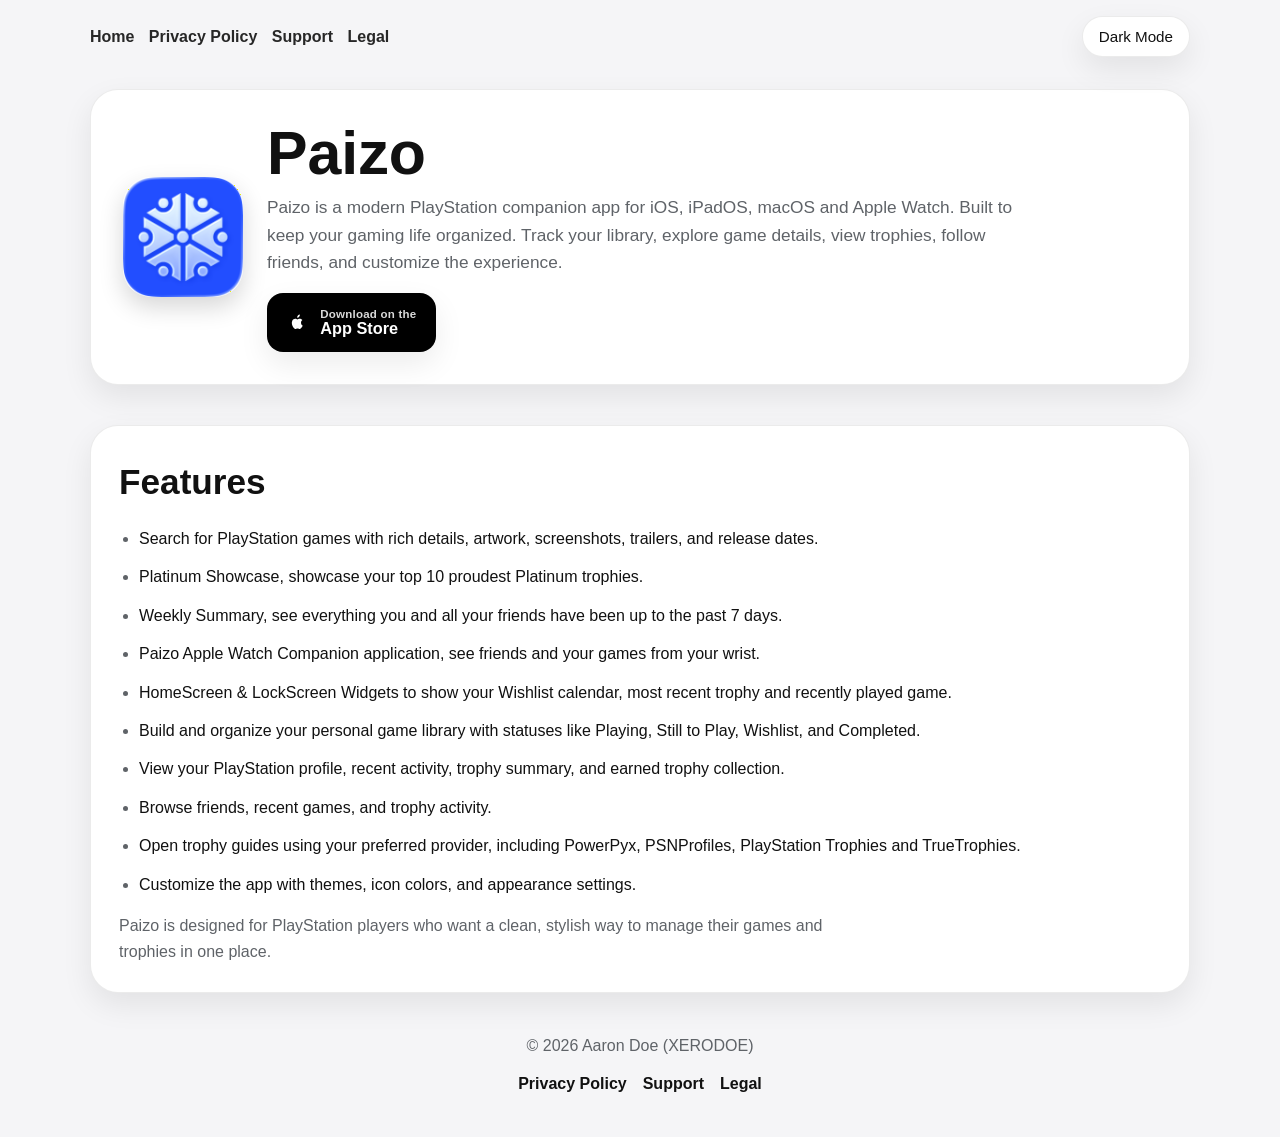
==== index.html @ 3200bbb4 "initial commit" ====
<!DOCTYPE html>
<html lang="en">
<head>
  <meta charset="UTF-8" />
  <meta name="viewport" content="width=device-width, initial-scale=1.0" />
  <title>Paizo</title>
  <meta name="description" content="Paizo is a modern PlayStation companion app built to keep your gaming life organized." />

  <style>
    :root {
      --bg: #f5f5f7;
      --surface: #ffffff;
      --text: #111111;
      --muted: #5f6368;
      --border: rgba(0, 0, 0, 0.08);
      --shadow: 0 12px 30px rgba(0, 0, 0, 0.08);
      --button: #000000;
      --button-text: #ffffff;
      --link: #111111;
    }

    body.dark {
      --bg: #0b0b0f;
      --surface: #15151b;
      --text: #f5f5f7;
      --muted: #b5b7c0;
      --border: rgba(255, 255, 255, 0.08);
      --shadow: 0 12px 30px rgba(0, 0, 0, 0.35);
      --button: #ffffff;
      --button-text: #000000;
      --link: #f5f5f7;
    }

    * {
      box-sizing: border-box;
    }

    html {
      scroll-behavior: smooth;
    }

    body {
      margin: 0;
      font-family: -apple-system, BlinkMacSystemFont, "Segoe UI", sans-serif;
      background: var(--bg);
      color: var(--text);
      line-height: 1.6;
      transition: background 0.25s ease, color 0.25s ease;
    }

    a {
      color: var(--link);
    }

    .container {
      width: min(1100px, calc(100% - 2rem));
      margin: 0 auto;
    }

    .topbar {
      display: flex;
      justify-content: space-between;
      align-items: center;
      gap: 1rem;
      padding: 1rem 0 0;
    }

    .nav-links {
      display: flex;
      flex-wrap: wrap;
      gap: 0.9rem;
      align-items: center;
    }

    .nav-links a {
      text-decoration: none;
      font-weight: 600;
      opacity: 0.9;
    }

    .nav-links a:hover,
    .footer-links a:hover {
      opacity: 0.75;
    }

    .theme-toggle {
      border: 1px solid var(--border);
      background: var(--surface);
      color: var(--text);
      padding: 0.7rem 1rem;
      border-radius: 999px;
      cursor: pointer;
      box-shadow: var(--shadow);
      font-size: 0.95rem;
      white-space: nowrap;
    }

    header.hero {
      padding: 2rem 0 1rem;
    }

    .hero-card {
      background: var(--surface);
      border: 1px solid var(--border);
      border-radius: 28px;
      box-shadow: var(--shadow);
      padding: 2rem;
      display: grid;
      grid-template-columns: 120px 1fr;
      gap: 1.5rem;
      align-items: center;
    }

    .app-icon {
      width: 120px;
      height: 120px;
      border-radius: 28px;
      display: block;
      object-fit: cover;
      box-shadow: 0 10px 24px rgba(0, 0, 0, 0.16);
    }

    h1 {
      margin: 0 0 0.5rem;
      font-size: clamp(2.2rem, 5vw, 3.8rem);
      line-height: 1.05;
    }

    .intro {
      margin: 0 0 1rem;
      font-size: 1.08rem;
      color: var(--muted);
      max-width: 760px;
    }

    .cta-row {
      display: flex;
      flex-wrap: wrap;
      gap: 0.85rem;
      align-items: center;
      margin-top: 1rem;
    }

    .app-store-badge {
      display: inline-flex;
      align-items: center;
      gap: 0.75rem;
      background: var(--button);
      color: var(--button-text);
      text-decoration: none;
      padding: 0.92rem 1.2rem;
      border-radius: 16px;
      box-shadow: var(--shadow);
      transition: transform 0.2s ease, opacity 0.2s ease;
      font-weight: 600;
    }

    .app-store-badge:hover {
      transform: translateY(-1px);
      opacity: 0.96;
    }

    .apple-logo {
      width: 22px;
      height: 22px;
      flex-shrink: 0;
    }

    .badge-text {
      line-height: 1.05;
      text-align: left;
    }

    .badge-text small {
      display: block;
      font-size: 0.72rem;
      opacity: 0.85;
      letter-spacing: 0.02em;
    }

    .badge-text strong {
      display: block;
      font-size: 1.02rem;
      font-weight: 700;
    }

    section {
      padding: 1.5rem 0;
    }

    .section-card {
      background: var(--surface);
      border: 1px solid var(--border);
      border-radius: 28px;
      box-shadow: var(--shadow);
      padding: 1.75rem;
    }

    h2 {
      margin: 0 0 0.75rem;
      font-size: clamp(1.6rem, 3vw, 2.2rem);
    }

    .features-list {
      margin: 1rem 0 0;
      padding-left: 1.25rem;
    }

    .features-list li {
      margin-bottom: 0.8rem;
      color: var(--text);
    }

    .features-list li::marker {
      color: var(--muted);
    }

    .section-copy {
      color: var(--muted);
      margin: 0;
      max-width: 760px;
    }

    footer {
      padding: 1rem 0 2.5rem;
      text-align: center;
      color: var(--muted);
    }

    .footer-links {
      display: flex;
      justify-content: center;
      flex-wrap: wrap;
      gap: 1rem;
      margin-top: 0.75rem;
    }

    .footer-links a {
      text-decoration: none;
      font-weight: 600;
      color: var(--link);
    }

    @media (max-width: 760px) {
      .topbar {
        flex-direction: column;
        align-items: stretch;
      }

      .nav-links {
        justify-content: center;
      }

      .hero-card {
        grid-template-columns: 1fr;
        text-align: center;
      }

      .app-icon {
        margin: 0 auto;
      }

      .intro {
        margin-left: auto;
        margin-right: auto;
      }

      .cta-row {
        justify-content: center;
      }
    }
  </style>
</head>
<body>
  <div class="container">
    <div class="topbar">
      <nav class="nav-links" aria-label="Primary">
        <a href="index.html">Home</a>
        <a href="privacy.html">Privacy Policy</a>
        <a href="support.html">Support</a>
        <a href="legal.html">Legal</a>
      </nav>

      <button class="theme-toggle" id="themeToggle" aria-label="Toggle dark mode">
        Dark Mode
      </button>
    </div>

    <header class="hero">
      <div class="hero-card">
        <img src="icon-v2.png" alt="Paizo Icon" class="app-icon" />

        <div>
          <h1>Paizo</h1>

          <p class="intro">
            Paizo is a modern PlayStation companion app for iOS, iPadOS, macOS and Apple Watch. Built to keep your gaming life organized.
            Track your library, explore game details, view trophies, follow friends, and customize the experience.
          </p>

          <div class="cta-row">
            <a
              class="app-store-badge"
              href="https://apps.apple.com/gb/app/paizo/id6760759157"
              target="_blank"
              rel="noopener noreferrer"
              aria-label="Download Paizo on the App Store"
            >
              <svg class="apple-logo" viewBox="0 0 24 24" fill="currentColor" aria-hidden="true">
                <path d="M16.365 12.978c.02 2.12 1.86 2.826 1.88 2.835-.015.05-.294 1.007-1 2.001-.61.857-1.243 1.71-2.24 1.728-.98.018-1.295-.582-2.414-.582-1.118 0-1.469.564-2.396.6-.962.036-1.695-.963-2.31-1.816-1.258-1.82-2.22-5.143-.926-7.395.64-1.117 1.787-1.824 3.033-1.842.944-.018 1.836.636 2.414.636.578 0 1.665-.786 2.806-.67.478.02 1.82.193 2.684 1.457-.07.043-1.604.936-1.531 3.048Zm-1.995-6.78c.51-.62.854-1.48.76-2.34-.735.03-1.623.49-2.15 1.11-.472.545-.89 1.42-.778 2.257.82.064 1.658-.416 2.168-1.027Z"/>
              </svg>

              <span class="badge-text">
                <small>Download on the</small>
                <strong>App Store</strong>
              </span>
            </a>
          </div>
        </div>
      </div>
    </header>

    <section>
      <div class="section-card">
        <h2>Features</h2>

        <ul class="features-list">
          <li>Search for PlayStation games with rich details, artwork, screenshots, trailers, and release dates.</li>
          <li>Platinum Showcase, showcase your top 10 proudest Platinum trophies.</li>
          <li>Weekly Summary, see everything you and all your friends have been up to the past 7 days.</li>
          <li>Paizo Apple Watch Companion application, see friends and your games from your wrist.</li>
          <li>HomeScreen & LockScreen Widgets to show your Wishlist calendar, most recent trophy and recently played game.</li>
          <li>Build and organize your personal game library with statuses like Playing, Still to Play, Wishlist, and Completed.</li>
          <li>View your PlayStation profile, recent activity, trophy summary, and earned trophy collection.</li>
          <li>Browse friends, recent games, and trophy activity.</li>
          <li>Open trophy guides using your preferred provider, including PowerPyx, PSNProfiles, PlayStation Trophies and TrueTrophies.</li>
          <li>Customize the app with themes, icon colors, and appearance settings.</li>
        </ul>

        <p class="section-copy" style="margin-top: 1rem;">
          Paizo is designed for PlayStation players who want a clean, stylish way to manage their games and trophies in one place.
        </p>
      </div>
    </section>

    <footer>
      <div>© 2026 Aaron Doe (XERODOE)</div>

      <div class="footer-links">
        <a href="privacy.html">Privacy Policy</a>
        <a href="support.html">Support</a>
        <a href="legal.html">Legal</a>
      </div>
    </footer>
  </div>

  <script>
    const themeToggle = document.getElementById("themeToggle");

    const savedTheme = localStorage.getItem("theme");

    if (savedTheme === "dark") {
      document.body.classList.add("dark");
      themeToggle.textContent = "Light Mode";
    }

    themeToggle.addEventListener("click", () => {
      document.body.classList.toggle("dark");

      const isDark = document.body.classList.contains("dark");

      themeToggle.textContent = isDark ? "Light Mode" : "Dark Mode";

      localStorage.setItem("theme", isDark ? "dark" : "light");
    });
  </script>
</body>
</html>
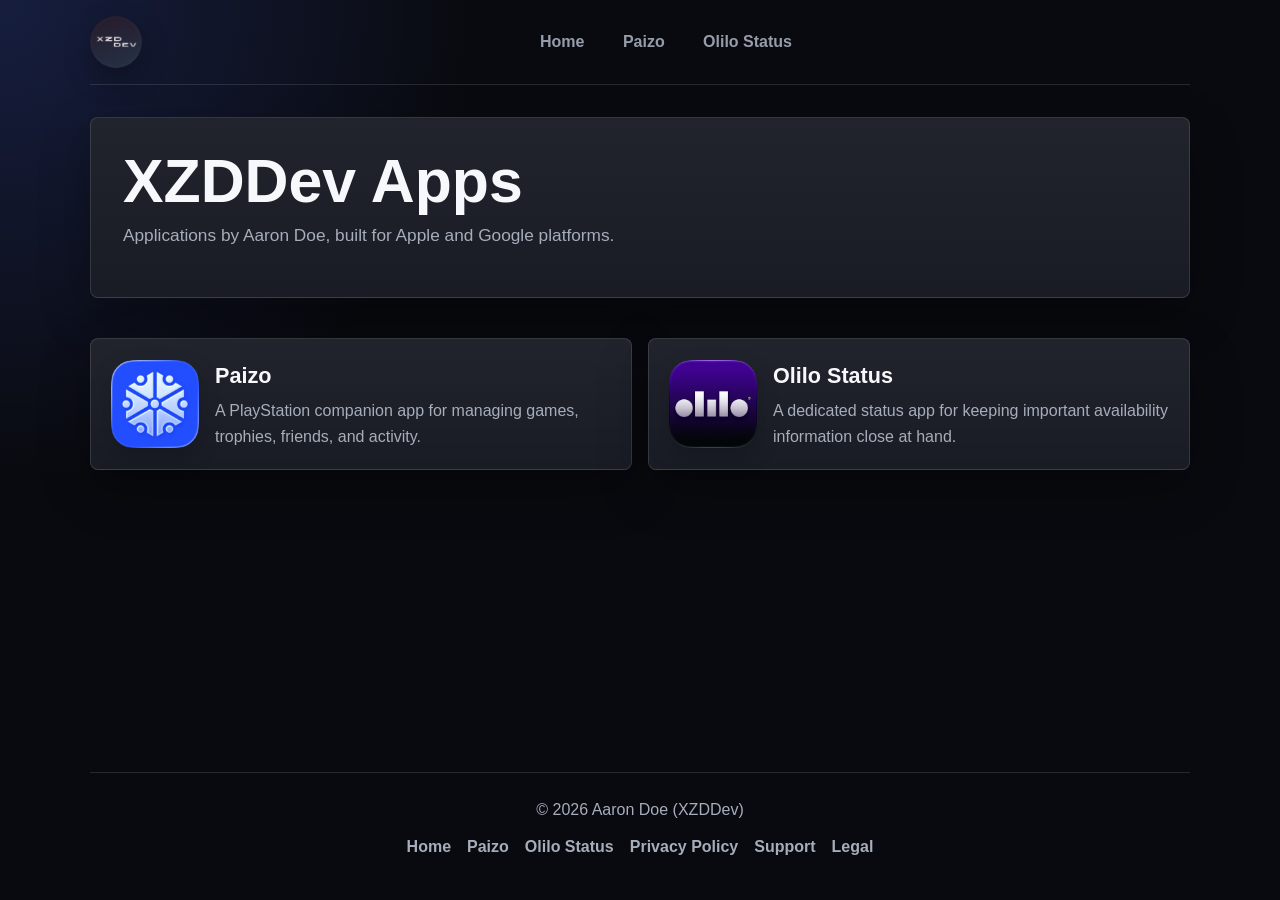
==== commit b0f2aa4f: "XZDDev site updates" ====
--- a/index.html
+++ b/index.html
@@ -3,376 +3,11 @@
 <head>
   <meta charset="UTF-8" />
   <meta name="viewport" content="width=device-width, initial-scale=1.0" />
-  <title>Paizo</title>
-  <meta name="description" content="Paizo is a modern PlayStation companion app built to keep your gaming life organized." />
-
-  <style>
-    :root {
-      --bg: #f5f5f7;
-      --surface: #ffffff;
-      --text: #111111;
-      --muted: #5f6368;
-      --border: rgba(0, 0, 0, 0.08);
-      --shadow: 0 12px 30px rgba(0, 0, 0, 0.08);
-      --button: #000000;
-      --button-text: #ffffff;
-      --link: #111111;
-    }
-
-    body.dark {
-      --bg: #0b0b0f;
-      --surface: #15151b;
-      --text: #f5f5f7;
-      --muted: #b5b7c0;
-      --border: rgba(255, 255, 255, 0.08);
-      --shadow: 0 12px 30px rgba(0, 0, 0, 0.35);
-      --button: #ffffff;
-      --button-text: #000000;
-      --link: #f5f5f7;
-    }
-
-    * {
-      box-sizing: border-box;
-    }
-
-    html {
-      scroll-behavior: smooth;
-    }
-
-    body {
-      margin: 0;
-      font-family: -apple-system, BlinkMacSystemFont, "Segoe UI", sans-serif;
-      background: var(--bg);
-      color: var(--text);
-      line-height: 1.6;
-      transition: background 0.25s ease, color 0.25s ease;
-    }
-
-    a {
-      color: var(--link);
-    }
-
-    .container {
-      width: min(1100px, calc(100% - 2rem));
-      margin: 0 auto;
-    }
-
-    .topbar {
-      display: flex;
-      justify-content: space-between;
-      align-items: center;
-      gap: 1rem;
-      padding: 1rem 0 0;
-    }
-
-    .nav-links {
-      display: flex;
-      flex-wrap: wrap;
-      gap: 0.9rem;
-      align-items: center;
-    }
-
-    .nav-links a {
-      text-decoration: none;
-      font-weight: 600;
-      opacity: 0.9;
-    }
-
-    .nav-links a:hover,
-    .footer-links a:hover {
-      opacity: 0.75;
-    }
-
-    .theme-toggle {
-      border: 1px solid var(--border);
-      background: var(--surface);
-      color: var(--text);
-      padding: 0.7rem 1rem;
-      border-radius: 999px;
-      cursor: pointer;
-      box-shadow: var(--shadow);
-      font-size: 0.95rem;
-      white-space: nowrap;
-    }
-
-    header.hero {
-      padding: 2rem 0 1rem;
-    }
-
-    .hero-card {
-      background: var(--surface);
-      border: 1px solid var(--border);
-      border-radius: 28px;
-      box-shadow: var(--shadow);
-      padding: 2rem;
-      display: grid;
-      grid-template-columns: 120px 1fr;
-      gap: 1.5rem;
-      align-items: center;
-    }
-
-    .app-icon {
-      width: 120px;
-      height: 120px;
-      border-radius: 28px;
-      display: block;
-      object-fit: cover;
-      box-shadow: 0 10px 24px rgba(0, 0, 0, 0.16);
-    }
-
-    h1 {
-      margin: 0 0 0.5rem;
-      font-size: clamp(2.2rem, 5vw, 3.8rem);
-      line-height: 1.05;
-    }
-
-    .intro {
-      margin: 0 0 1rem;
-      font-size: 1.08rem;
-      color: var(--muted);
-      max-width: 760px;
-    }
-
-    .cta-row {
-      display: flex;
-      flex-wrap: wrap;
-      gap: 0.85rem;
-      align-items: center;
-      margin-top: 1rem;
-    }
-
-    .app-store-badge {
-      display: inline-flex;
-      align-items: center;
-      gap: 0.75rem;
-      background: var(--button);
-      color: var(--button-text);
-      text-decoration: none;
-      padding: 0.92rem 1.2rem;
-      border-radius: 16px;
-      box-shadow: var(--shadow);
-      transition: transform 0.2s ease, opacity 0.2s ease;
-      font-weight: 600;
-    }
-
-    .app-store-badge:hover {
-      transform: translateY(-1px);
-      opacity: 0.96;
-    }
-
-    .apple-logo {
-      width: 22px;
-      height: 22px;
-      flex-shrink: 0;
-    }
-
-    .badge-text {
-      line-height: 1.05;
-      text-align: left;
-    }
-
-    .badge-text small {
-      display: block;
-      font-size: 0.72rem;
-      opacity: 0.85;
-      letter-spacing: 0.02em;
-    }
-
-    .badge-text strong {
-      display: block;
-      font-size: 1.02rem;
-      font-weight: 700;
-    }
-
-    section {
-      padding: 1.5rem 0;
-    }
-
-    .section-card {
-      background: var(--surface);
-      border: 1px solid var(--border);
-      border-radius: 28px;
-      box-shadow: var(--shadow);
-      padding: 1.75rem;
-    }
-
-    h2 {
-      margin: 0 0 0.75rem;
-      font-size: clamp(1.6rem, 3vw, 2.2rem);
-    }
-
-    .features-list {
-      margin: 1rem 0 0;
-      padding-left: 1.25rem;
-    }
-
-    .features-list li {
-      margin-bottom: 0.8rem;
-      color: var(--text);
-    }
-
-    .features-list li::marker {
-      color: var(--muted);
-    }
-
-    .section-copy {
-      color: var(--muted);
-      margin: 0;
-      max-width: 760px;
-    }
-
-    footer {
-      padding: 1rem 0 2.5rem;
-      text-align: center;
-      color: var(--muted);
-    }
-
-    .footer-links {
-      display: flex;
-      justify-content: center;
-      flex-wrap: wrap;
-      gap: 1rem;
-      margin-top: 0.75rem;
-    }
-
-    .footer-links a {
-      text-decoration: none;
-      font-weight: 600;
-      color: var(--link);
-    }
-
-    @media (max-width: 760px) {
-      .topbar {
-        flex-direction: column;
-        align-items: stretch;
-      }
-
-      .nav-links {
-        justify-content: center;
-      }
-
-      .hero-card {
-        grid-template-columns: 1fr;
-        text-align: center;
-      }
-
-      .app-icon {
-        margin: 0 auto;
-      }
-
-      .intro {
-        margin-left: auto;
-        margin-right: auto;
-      }
-
-      .cta-row {
-        justify-content: center;
-      }
-    }
-  </style>
+  <title>XZDDev Apps</title>
+  <meta http-equiv="refresh" content="0; url=XZDDev/index.html" />
+  <link rel="canonical" href="XZDDev/index.html" />
 </head>
 <body>
-  <div class="container">
-    <div class="topbar">
-      <nav class="nav-links" aria-label="Primary">
-        <a href="index.html">Home</a>
-        <a href="privacy.html">Privacy Policy</a>
-        <a href="support.html">Support</a>
-        <a href="legal.html">Legal</a>
-      </nav>
-
-      <button class="theme-toggle" id="themeToggle" aria-label="Toggle dark mode">
-        Dark Mode
-      </button>
-    </div>
-
-    <header class="hero">
-      <div class="hero-card">
-        <img src="icon-v2.png" alt="Paizo Icon" class="app-icon" />
-
-        <div>
-          <h1>Paizo</h1>
-
-          <p class="intro">
-            Paizo is a modern PlayStation companion app for iOS, iPadOS, macOS and Apple Watch. Built to keep your gaming life organized.
-            Track your library, explore game details, view trophies, follow friends, and customize the experience.
-          </p>
-
-          <div class="cta-row">
-            <a
-              class="app-store-badge"
-              href="https://apps.apple.com/gb/app/paizo/id6760759157"
-              target="_blank"
-              rel="noopener noreferrer"
-              aria-label="Download Paizo on the App Store"
-            >
-              <svg class="apple-logo" viewBox="0 0 24 24" fill="currentColor" aria-hidden="true">
-                <path d="M16.365 12.978c.02 2.12 1.86 2.826 1.88 2.835-.015.05-.294 1.007-1 2.001-.61.857-1.243 1.71-2.24 1.728-.98.018-1.295-.582-2.414-.582-1.118 0-1.469.564-2.396.6-.962.036-1.695-.963-2.31-1.816-1.258-1.82-2.22-5.143-.926-7.395.64-1.117 1.787-1.824 3.033-1.842.944-.018 1.836.636 2.414.636.578 0 1.665-.786 2.806-.67.478.02 1.82.193 2.684 1.457-.07.043-1.604.936-1.531 3.048Zm-1.995-6.78c.51-.62.854-1.48.76-2.34-.735.03-1.623.49-2.15 1.11-.472.545-.89 1.42-.778 2.257.82.064 1.658-.416 2.168-1.027Z"/>
-              </svg>
-
-              <span class="badge-text">
-                <small>Download on the</small>
-                <strong>App Store</strong>
-              </span>
-            </a>
-          </div>
-        </div>
-      </div>
-    </header>
-
-    <section>
-      <div class="section-card">
-        <h2>Features</h2>
-
-        <ul class="features-list">
-          <li>Search for PlayStation games with rich details, artwork, screenshots, trailers, and release dates.</li>
-          <li>Platinum Showcase, showcase your top 10 proudest Platinum trophies.</li>
-          <li>Weekly Summary, see everything you and all your friends have been up to the past 7 days.</li>
-          <li>Paizo Apple Watch Companion application, see friends and your games from your wrist.</li>
-          <li>HomeScreen & LockScreen Widgets to show your Wishlist calendar, most recent trophy and recently played game.</li>
-          <li>Build and organize your personal game library with statuses like Playing, Still to Play, Wishlist, and Completed.</li>
-          <li>View your PlayStation profile, recent activity, trophy summary, and earned trophy collection.</li>
-          <li>Browse friends, recent games, and trophy activity.</li>
-          <li>Open trophy guides using your preferred provider, including PowerPyx, PSNProfiles, PlayStation Trophies and TrueTrophies.</li>
-          <li>Customize the app with themes, icon colors, and appearance settings.</li>
-        </ul>
-
-        <p class="section-copy" style="margin-top: 1rem;">
-          Paizo is designed for PlayStation players who want a clean, stylish way to manage their games and trophies in one place.
-        </p>
-      </div>
-    </section>
-
-    <footer>
-      <div>© 2026 Aaron Doe (XERODOE)</div>
-
-      <div class="footer-links">
-        <a href="privacy.html">Privacy Policy</a>
-        <a href="support.html">Support</a>
-        <a href="legal.html">Legal</a>
-      </div>
-    </footer>
-  </div>
-
-  <script>
-    const themeToggle = document.getElementById("themeToggle");
-
-    const savedTheme = localStorage.getItem("theme");
-
-    if (savedTheme === "dark") {
-      document.body.classList.add("dark");
-      themeToggle.textContent = "Light Mode";
-    }
-
-    themeToggle.addEventListener("click", () => {
-      document.body.classList.toggle("dark");
-
-      const isDark = document.body.classList.contains("dark");
-
-      themeToggle.textContent = isDark ? "Light Mode" : "Dark Mode";
-
-      localStorage.setItem("theme", isDark ? "dark" : "light");
-    });
-  </script>
+  <p><a href="XZDDev/index.html">Continue to XZDDev Apps</a></p>
 </body>
 </html>
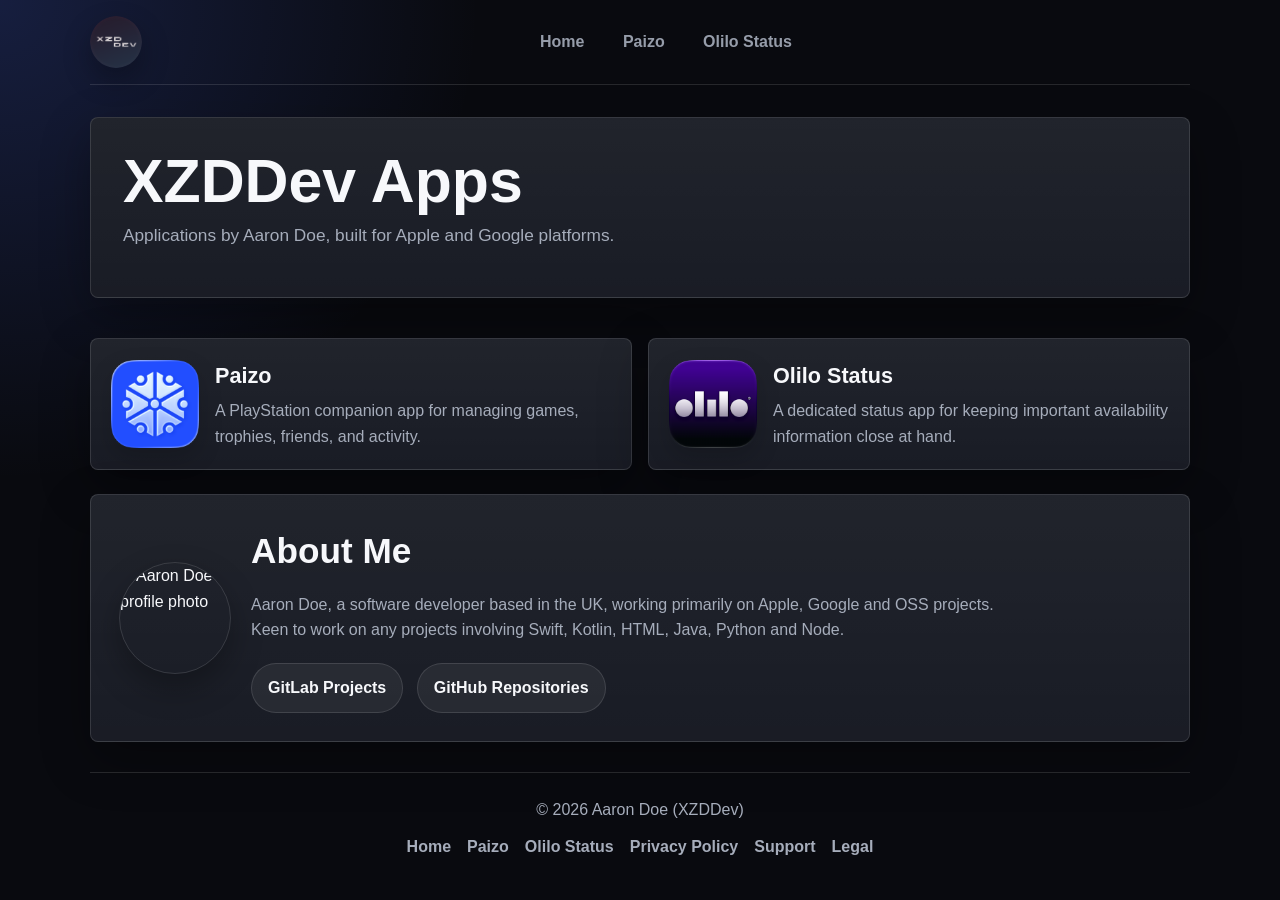
==== commit 64845b8d: "XZDDev site about me" ====
--- a/index.html
+++ b/index.html
@@ -3,6 +3,7 @@
 <head>
   <meta charset="UTF-8" />
   <meta name="viewport" content="width=device-width, initial-scale=1.0" />
+  <link rel="icon" type="image/png" href="XZDDev/XZDDev.png" />
   <title>XZDDev Apps</title>
   <meta http-equiv="refresh" content="0; url=XZDDev/index.html" />
   <link rel="canonical" href="XZDDev/index.html" />
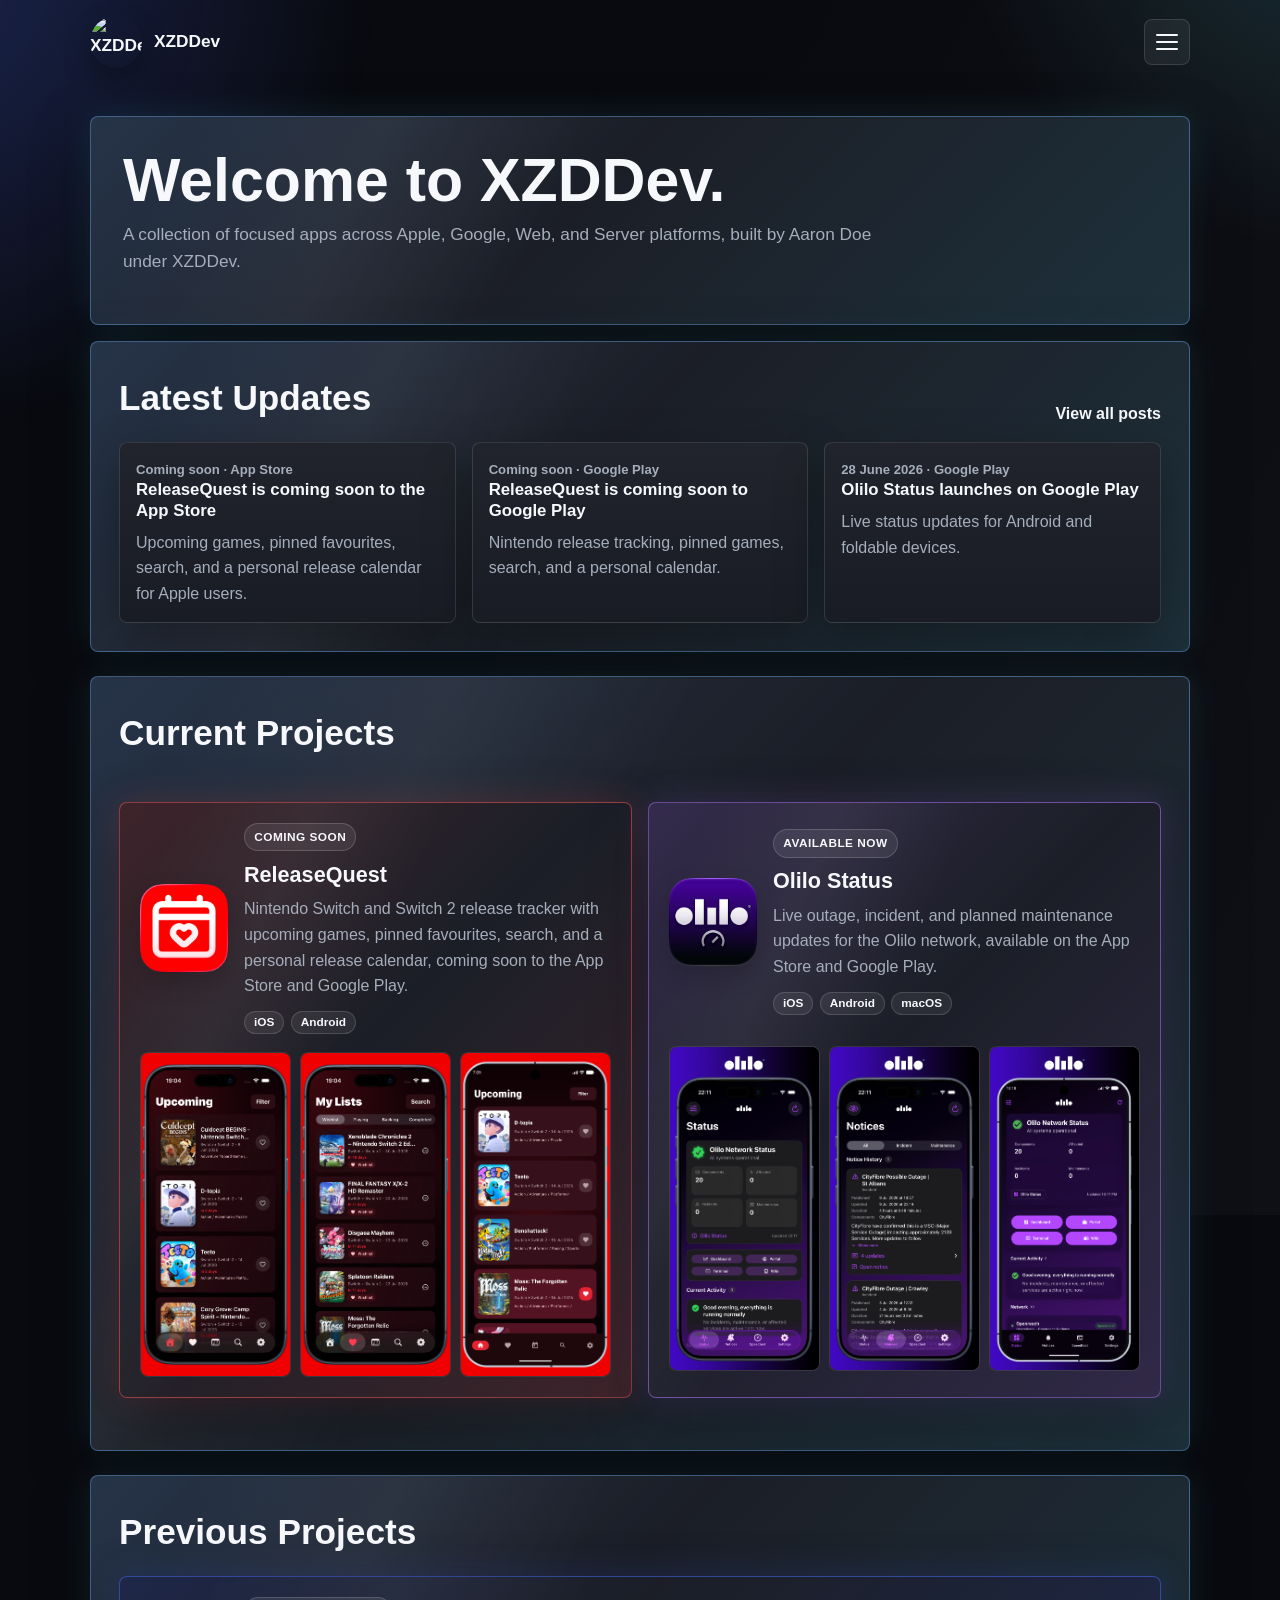
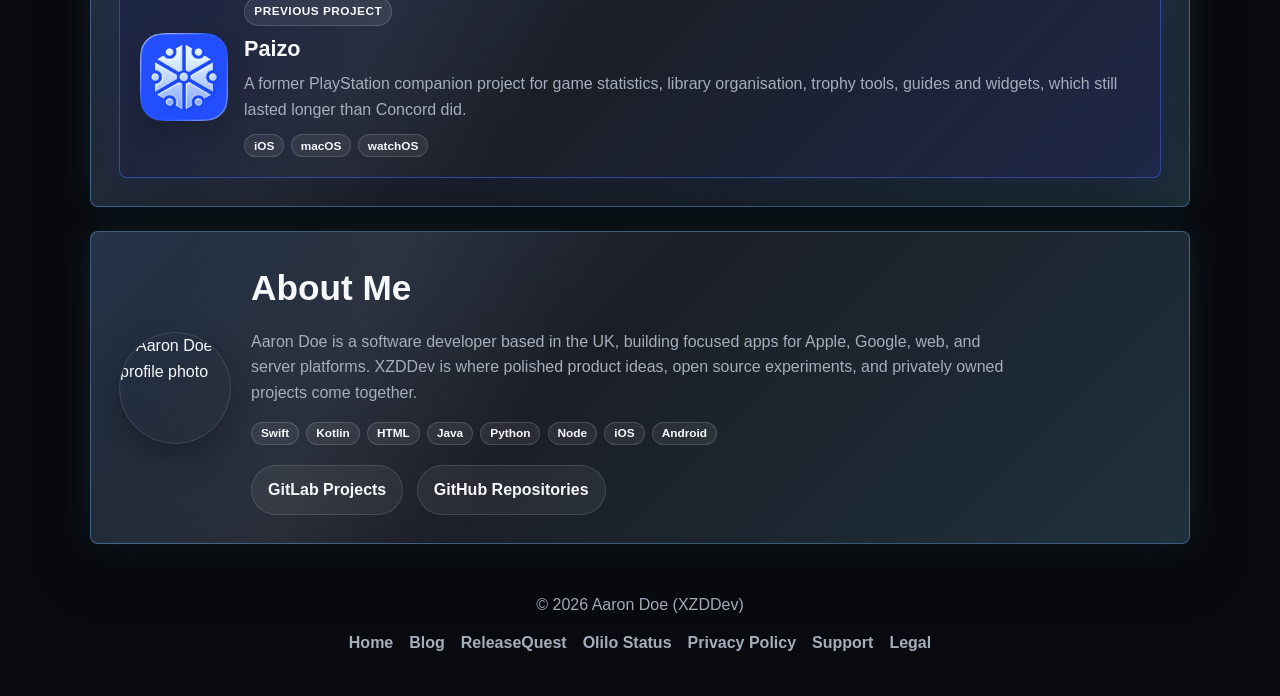
==== commit bfe8bc3e: "launch: initial XZDDev website" ====
--- a/index.html
+++ b/index.html
@@ -3,10 +3,75 @@
 <head>
   <meta charset="UTF-8" />
   <meta name="viewport" content="width=device-width, initial-scale=1.0" />
-  <link rel="icon" type="image/png" href="XZDDev/XZDDev.png" />
+  <link rel="icon" type="image/svg+xml" href="XZDDev/favicon.svg" />
   <title>XZDDev Apps</title>
   <meta http-equiv="refresh" content="0; url=XZDDev/index.html" />
   <link rel="canonical" href="XZDDev/index.html" />
+  <style>
+    :root {
+      --bg: #090a0f;
+      --text: #f7f8fb;
+      --link: #f7f8fb;
+    }
+
+    * {
+      box-sizing: border-box;
+    }
+
+    body {
+      min-height: 100vh;
+      margin: 0;
+      display: grid;
+      place-items: center;
+      font-family: -apple-system, BlinkMacSystemFont, "Segoe UI", sans-serif;
+      background: var(--bg);
+      color: var(--text);
+      overflow-x: hidden;
+      isolation: isolate;
+    }
+
+    body::before {
+      content: "";
+      position: fixed;
+      inset: -35%;
+      z-index: 0;
+      pointer-events: none;
+      background:
+        radial-gradient(circle at 16% 18%, rgba(76, 111, 255, 0.28), transparent 30rem),
+        radial-gradient(circle at 82% 12%, rgba(101, 232, 255, 0.16), transparent 24rem),
+        linear-gradient(115deg, transparent 18%, rgba(255, 255, 255, 0.035) 42%, rgba(255, 255, 255, 0.11) 50%, rgba(255, 255, 255, 0.035) 58%, transparent 82%);
+      background-size: 100% 100%, 100% 100%, 220% 220%;
+      animation: shimmerBackground 18s ease-in-out infinite alternate;
+    }
+
+    p {
+      position: relative;
+      z-index: 1;
+    }
+
+    a {
+      color: var(--link);
+      font-weight: 700;
+    }
+
+    @keyframes shimmerBackground {
+      0% {
+        transform: translate3d(-2%, -1%, 0) scale(1);
+        background-position: 0 0, 100% 0, 0% 50%;
+      }
+
+      100% {
+        transform: translate3d(2%, 1%, 0) scale(1.04);
+        background-position: 0 0, 100% 0, 100% 50%;
+      }
+    }
+
+    @media (prefers-reduced-motion: reduce) {
+      body::before {
+        animation: none;
+      }
+    }
+  </style>
 </head>
 <body>
   <p><a href="XZDDev/index.html">Continue to XZDDev Apps</a></p>
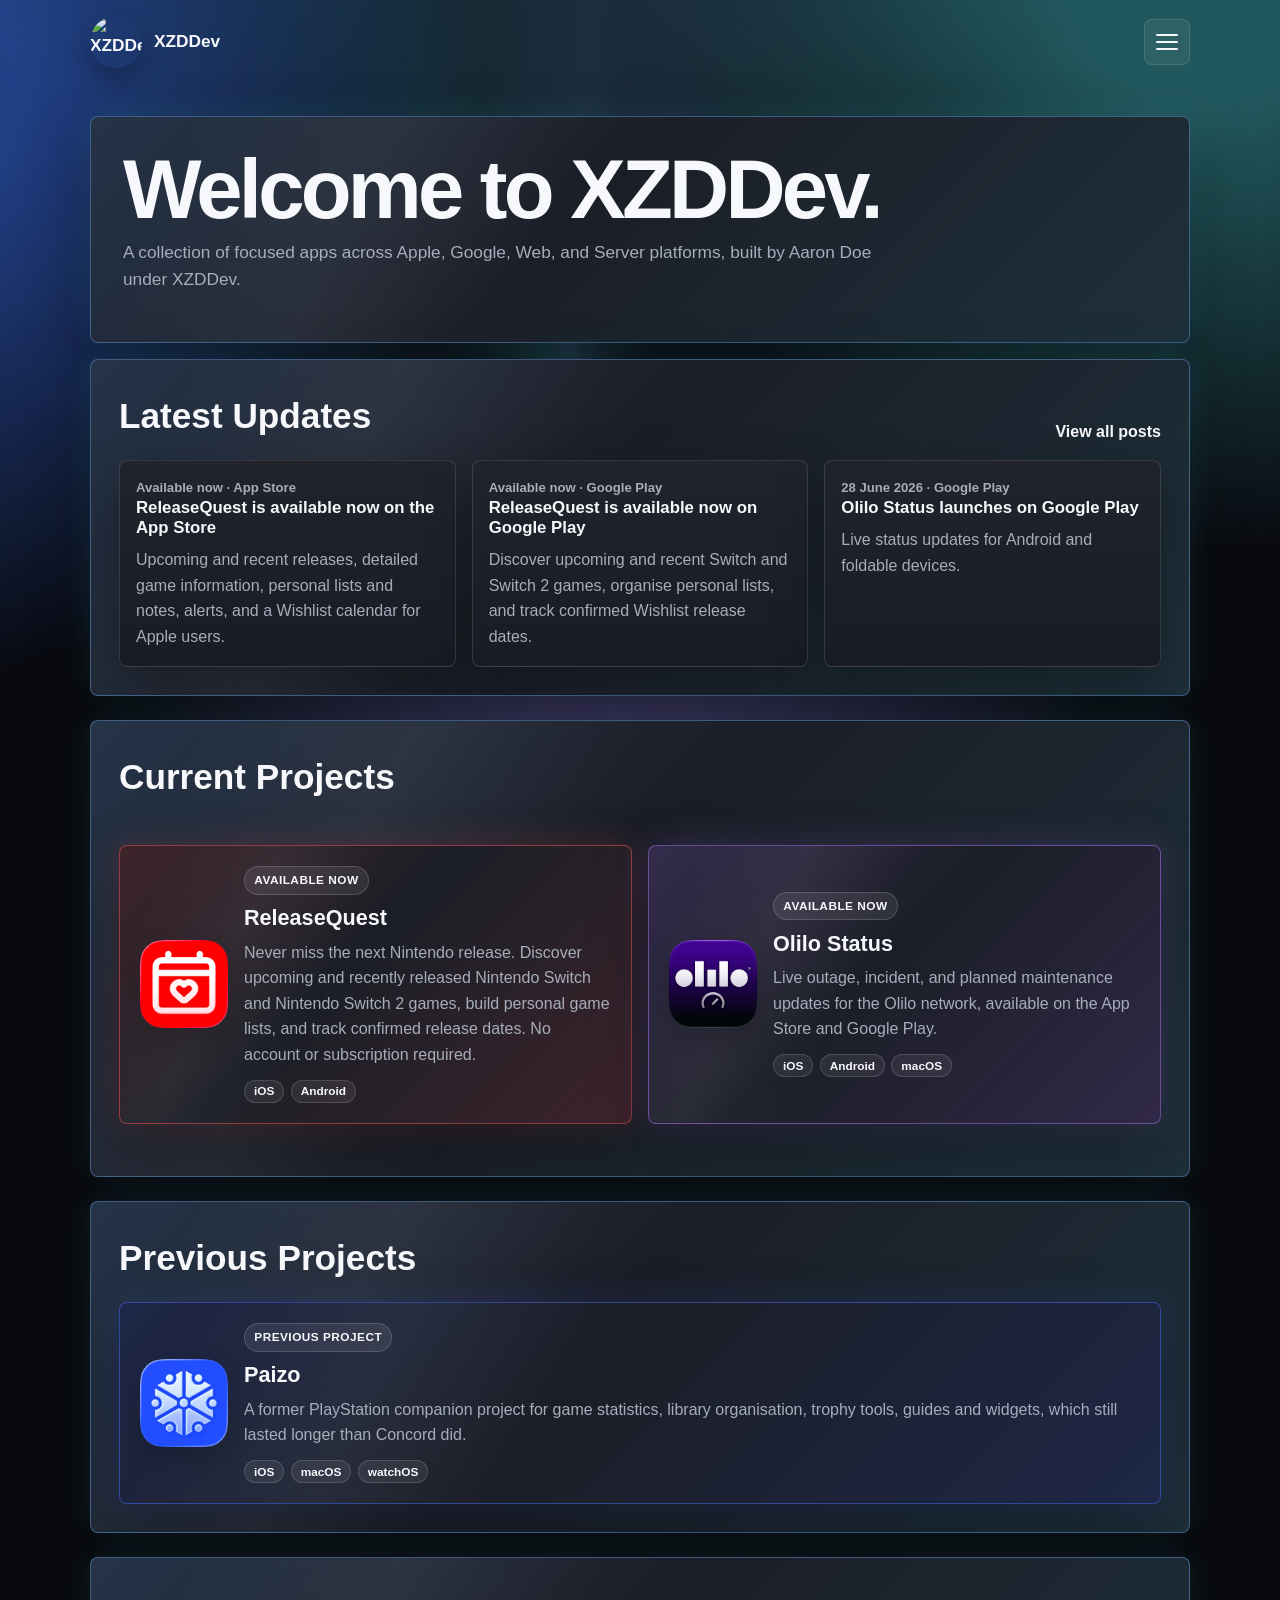
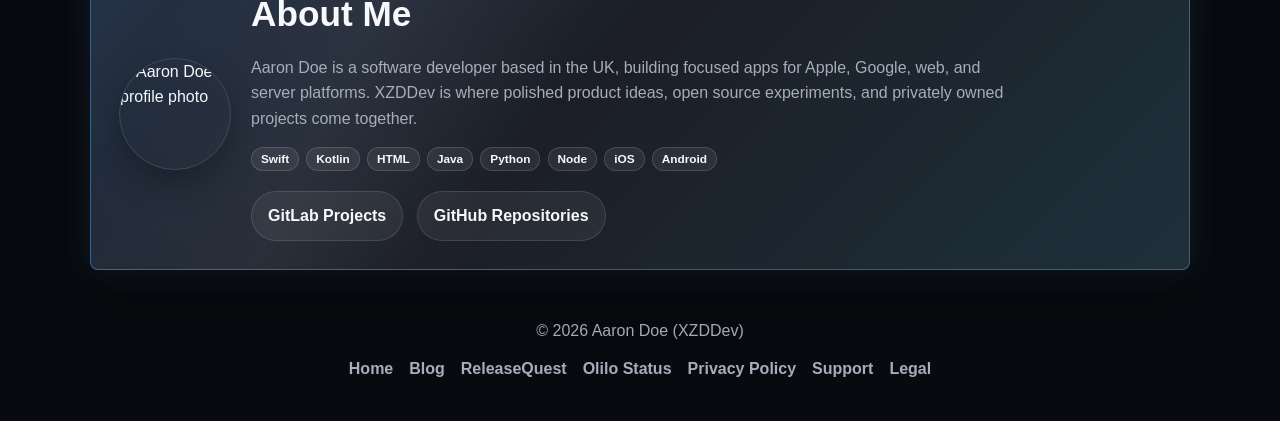
==== commit 033c892f: "fix: apply updated theme and animation across all pages" ====
--- a/index.html
+++ b/index.html
@@ -72,6 +72,7 @@
       }
     }
   </style>
+  <link rel="stylesheet" href="assets/theme.css" />
 </head>
 <body>
   <p><a href="XZDDev/index.html">Continue to XZDDev Apps</a></p>
--- a/assets/theme.css
+++ b/assets/theme.css
@@ -0,0 +1,79 @@
+:root {
+  --bg: #090a0f;
+  --surface: #141720;
+  --text: #f7f8fb;
+  --muted: #a6adbb;
+  --border: rgba(255, 255, 255, 0.12);
+  --shadow: 0 18px 50px rgba(0, 0, 0, 0.32);
+  --accent: #65e8ff;
+}
+
+body {
+  background: var(--bg);
+  color: var(--text);
+  overflow-x: hidden;
+  isolation: isolate;
+}
+
+body::before {
+  content: "";
+  position: fixed;
+  inset: -25%;
+  z-index: 0;
+  pointer-events: none;
+  background:
+    radial-gradient(circle at 14% 22%, rgba(76, 111, 255, 0.5) 0 8%, transparent 32%),
+    radial-gradient(circle at 84% 18%, rgba(101, 232, 255, 0.34) 0 7%, transparent 30%),
+    radial-gradient(circle at 52% 82%, rgba(180, 124, 255, 0.3) 0 8%, transparent 34%),
+    conic-gradient(from 215deg at 50% 50%, transparent 0 24%, rgba(101, 232, 255, 0.12) 34%, rgba(118, 182, 255, 0.2) 42%, transparent 55% 100%);
+  filter: saturate(1.25);
+  animation: auroraDrift 11s cubic-bezier(0.45, 0, 0.55, 1) infinite alternate;
+  will-change: transform, filter;
+}
+
+body::after {
+  content: "";
+  position: fixed;
+  inset: 0;
+  z-index: 0;
+  pointer-events: none;
+  opacity: 0.34;
+  background: linear-gradient(108deg, transparent 32%, rgba(255, 255, 255, 0.12) 48%, transparent 64%);
+  background-size: 220% 100%;
+  animation: lightSweep 7s ease-in-out infinite;
+}
+
+@keyframes auroraDrift {
+  from {
+    transform: translate3d(-4%, -2%, 0) rotate(-2deg) scale(1);
+    filter: saturate(1.15) hue-rotate(-6deg);
+  }
+
+  to {
+    transform: translate3d(4%, 3%, 0) rotate(3deg) scale(1.12);
+    filter: saturate(1.45) hue-rotate(12deg);
+  }
+}
+
+@keyframes lightSweep {
+  0%, 18% {
+    background-position: 120% 0;
+    opacity: 0;
+  }
+
+  48% {
+    opacity: 0.36;
+  }
+
+  78%, 100% {
+    background-position: -120% 0;
+    opacity: 0;
+  }
+}
+
+@media (prefers-reduced-motion: reduce) {
+  body::before,
+  body::after {
+    animation: none;
+  }
+}
